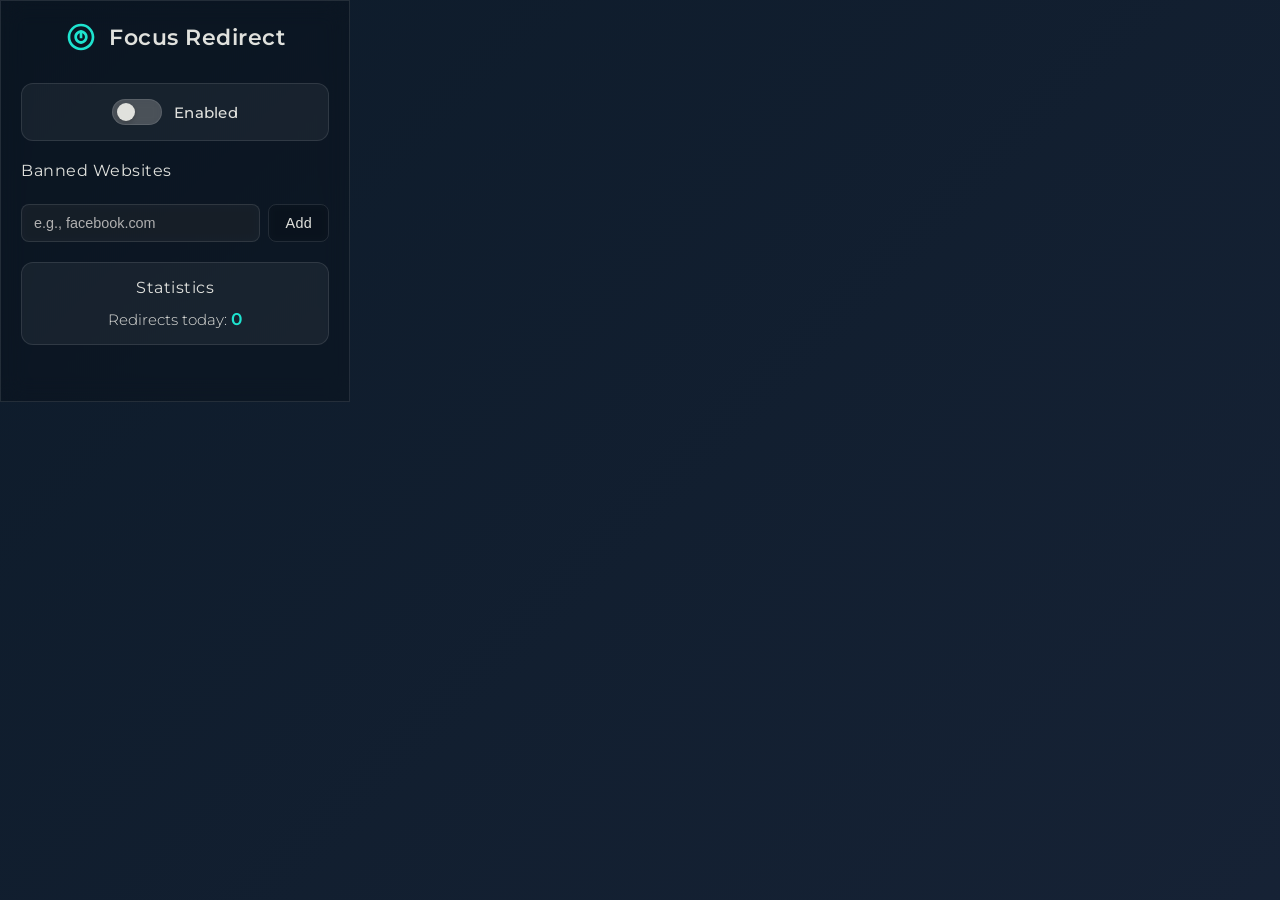
==== focus-redirect/popup/popup.html @ f6513f72 "first init" ====
<!DOCTYPE html>
<html lang="en">
<head>
  <meta charset="UTF-8">
  <meta name="viewport" content="width=device-width, initial-scale=1.0">
  <title>Focus Redirect</title>
  <link rel="preconnect" href="https://fonts.googleapis.com">
  <link rel="preconnect" href="https://fonts.gstatic.com" crossorigin>
  <link href="https://fonts.googleapis.com/css2?family=Lora:ital,wght@0,400;0,600;1,400&family=Montserrat:wght@300;400;600&display=swap" rel="stylesheet">
  <link rel="stylesheet" href="popup.css">
</head>
<body>
  <div class="container">
    <div class="header">
      <svg class="focus-icon" xmlns="http://www.w3.org/2000/svg" viewBox="0 0 24 24" fill="currentColor" width="24" height="24">
        <path d="M12 2C6.48 2 2 6.48 2 12s4.48 10 10 10 10-4.48 10-10S17.52 2 12 2zm0 18c-4.41 0-8-3.59-8-8s3.59-8 8-8 8 3.59 8 8-3.59 8-8 8zm-1-13h2v6h-2zm0 8h2v2h-2z"/>
        <path d="M12 7c-2.76 0-5 2.24-5 5s2.24 5 5 5 5-2.24 5-5-2.24-5-5-5zm0 8c-1.65 0-3-1.35-3-3s1.35-3 3-3 3 1.35 3 3-1.35 3-3 3z"/>
      </svg>
      <h1>Focus Redirect</h1>
    </div>
    
    <div class="toggle-section">
      <div class="toggle-container">
        <label class="switch">
          <input type="checkbox" id="enableToggle">
          <span class="slider round"></span>
        </label>
        <span id="statusText">Enabled</span>
      </div>
    </div>
    
    <div class="section">
      <h2>Banned Websites</h2>
      <div id="sitesList" class="sites-list"></div>
      
      <div class="add-site">
        <input type="text" id="newSite" placeholder="e.g., facebook.com">
        <button id="addSite" class="btn">Add</button>
      </div>
    </div>
    
    <div class="section stats">
      <h2>Statistics</h2>
      <p>Redirects today: <span id="redirectCount">0</span></p>
    </div>
  </div>
  
  <script src="popup.js"></script>
</body>
</html>
---- focus-redirect/popup/popup.css ----
@import url('https://fonts.googleapis.com/css2?family=Lora:ital,wght@0,400;0,600;1,400&family=Montserrat:wght@300;400;600&display=swap');

:root {
  --font-serif: 'Lora', serif;
  --font-sans: 'Montserrat', sans-serif;
  
  --color-bg-start: #0d1b2a;
  --color-bg-mid: #1b263b;
  --color-bg-end: #415a77;

  --color-text: #e0e1dd;
  --color-text-dark: #b0b0b0;

  --color-accent: #1ee3cf;

  --color-glass: rgba(0, 0, 0, 0.2);
  --color-shadow: rgba(0, 0, 0, 0.5);
  --color-border: rgba(255, 255, 255, 0.1);
}

body {
  font-family: var(--font-sans);
  margin: 0;
  padding: 0;
  width: 350px;
  min-height: 400px;
  color: var(--color-text);
  
  background: linear-gradient(135deg, var(--color-bg-start), var(--color-bg-mid), var(--color-bg-end));
  background-size: 400% 400%;
  animation: gradientAnimation 20s ease infinite;
}

@keyframes gradientAnimation {
  0% { background-position: 0% 50%; }
  50% { background-position: 100% 50%; }
  100% { background-position: 0% 50%; }
}

.container {
  background: var(--color-glass);
  backdrop-filter: blur(12px);
  -webkit-backdrop-filter: blur(12px);
  border: 1px solid var(--color-border);
  padding: 20px;
  display: flex;
  flex-direction: column;
  gap: 20px;
  min-height: 360px;
  animation: fadeIn 0.8s ease-in-out;
}

@keyframes fadeIn {
  from { opacity: 0; transform: translateY(10px) scale(0.98); }
  to { opacity: 1; transform: translateY(0) scale(1); }
}

.header {
  display: flex;
  align-items: center;
  justify-content: center;
  gap: 12px;
  margin-bottom: 10px;
}

.focus-icon {
  width: 32px;
  height: 32px;
  color: var(--color-accent);
  animation: float 4s ease-in-out infinite;
}

@keyframes float {
  0% { transform: translateY(0px); }
  50% { transform: translateY(-5px); }
  100% { transform: translateY(0px); }
}

h1 {
  font-family: var(--font-sans);
  font-weight: 600;
  font-size: 1.4em;
  margin: 0;
  letter-spacing: 0.5px;
  color: var(--color-text);
}

h2 {
  font-family: var(--font-sans);
  font-weight: 400;
  font-size: 1em;
  margin: 0 0 12px 0;
  color: var(--color-text);
  letter-spacing: 0.5px;
}

.section {
  animation: slideInUp 0.6s ease-out;
  animation-fill-mode: backwards;
}

.section:nth-child(2) { animation-delay: 0.1s; }
.section:nth-child(3) { animation-delay: 0.2s; }
.section:nth-child(4) { animation-delay: 0.3s; }

@keyframes slideInUp {
  from { opacity: 0; transform: translateY(15px); }
  to { opacity: 1; transform: translateY(0); }
}

.toggle-section {
  text-align: center;
  padding: 15px;
  background: rgba(255, 255, 255, 0.05);
  border-radius: 12px;
  border: 1px solid var(--color-border);
}

.toggle-container {
  display: flex;
  align-items: center;
  justify-content: center;
  gap: 12px;
}

/* Toggle switch styling */
.switch {
  position: relative;
  display: inline-block;
  width: 50px;
  height: 26px;
}

.switch input {
  opacity: 0;
  width: 0;
  height: 0;
}

.slider {
  position: absolute;
  cursor: pointer;
  top: 0;
  left: 0;
  right: 0;
  bottom: 0;
  background: rgba(255, 255, 255, 0.2);
  backdrop-filter: blur(5px);
  border: 1px solid var(--color-border);
  transition: all 0.4s ease;
}

.slider:before {
  position: absolute;
  content: "";
  height: 18px;
  width: 18px;
  left: 4px;
  bottom: 3px;
  background: var(--color-text);
  transition: all 0.4s ease;
  box-shadow: 0 2px 4px rgba(0, 0, 0, 0.2);
}

input:checked + .slider {
  background: var(--color-accent);
  border-color: var(--color-accent);
}

input:checked + .slider:before {
  transform: translateX(24px);
  background: #0d1b2a;
}

.slider.round {
  border-radius: 26px;
}

.slider.round:before {
  border-radius: 50%;
}

#statusText {
  font-weight: 500;
  font-size: 0.95em;
  color: var(--color-text);
  letter-spacing: 0.3px;
}

/* Site list styling */
.sites-list {
  max-height: 120px;
  overflow-y: auto;
  margin-bottom: 12px;
  padding-right: 4px; /* Add space for scrollbar */
}

.sites-list::-webkit-scrollbar {
  width: 6px;
}

.sites-list::-webkit-scrollbar-track {
  background: rgba(255, 255, 255, 0.05);
  border-radius: 3px;
}

.sites-list::-webkit-scrollbar-thumb {
  background: rgba(30, 227, 207, 0.6);
  border-radius: 3px;
  transition: background 0.2s ease;
}

.sites-list::-webkit-scrollbar-thumb:hover {
  background: var(--color-accent);
}

.site-item {
  display: flex;
  justify-content: space-between;
  align-items: center;
  padding: 8px 12px;
  margin-bottom: 4px;
  background: rgba(255, 255, 255, 0.05);
  border-radius: 8px;
  border: 1px solid var(--color-border);
  font-size: 0.9em;
  transition: all 0.2s ease;
  margin-right: 4px; /* Prevent overlap with scrollbar */
}

.site-item:hover {
  background: rgba(255, 255, 255, 0.08);
  border-color: rgba(30, 227, 207, 0.3);
}

.remove-site {
  background: none;
  border: none;
  color: #ff6b6b;
  font-size: 16px;
  cursor: pointer;
  padding: 2px;
  border-radius: 4px;
  transition: all 0.2s ease;
}

.remove-site:hover {
  background: rgba(255, 107, 107, 0.1);
  transform: scale(1.1);
}

.add-site {
  display: flex;
  gap: 8px;
  margin-top: 8px;
}

.add-site input {
  flex-grow: 1;
  padding: 10px 12px;
  border: 1px solid var(--color-border);
  border-radius: 8px;
  background: rgba(255, 255, 255, 0.05);
  backdrop-filter: blur(5px);
  color: var(--color-text);
  font-size: 0.9em;
  transition: all 0.3s ease;
}

.add-site input::placeholder {
  color: var(--color-text-dark);
}

.add-site input:focus {
  outline: none;
  border-color: var(--color-accent);
  background: rgba(255, 255, 255, 0.08);
  box-shadow: 0 0 0 2px rgba(30, 227, 207, 0.2);
}

.btn {
  background: transparent;
  color: var(--color-text);
  border: 1px solid var(--color-border);
  padding: 10px 16px;
  border-radius: 8px;
  font-size: 0.9em;
  font-weight: 500;
  cursor: pointer;
  transition: all 0.3s ease;
  backdrop-filter: blur(5px);
  letter-spacing: 0.3px;
}

.btn:hover {
  background: var(--color-accent);
  border-color: var(--color-accent);
  color: #0d1b2a;
  transform: translateY(-2px);
  box-shadow: 0 4px 12px rgba(30, 227, 207, 0.25);
}

.empty-list {
  color: var(--color-text-dark);
  font-style: italic;
  text-align: center;
  padding: 20px;
  font-size: 0.9em;
}

.stats {
  padding: 15px;
  background: rgba(255, 255, 255, 0.05);
  border-radius: 12px;
  border: 1px solid var(--color-border);
  text-align: center;
}

.stats p {
  margin: 0;
  font-size: 0.95em;
  font-weight: 300;
}

.stats span {
  color: var(--color-accent);
  font-weight: 600;
  font-size: 1.1em;
}
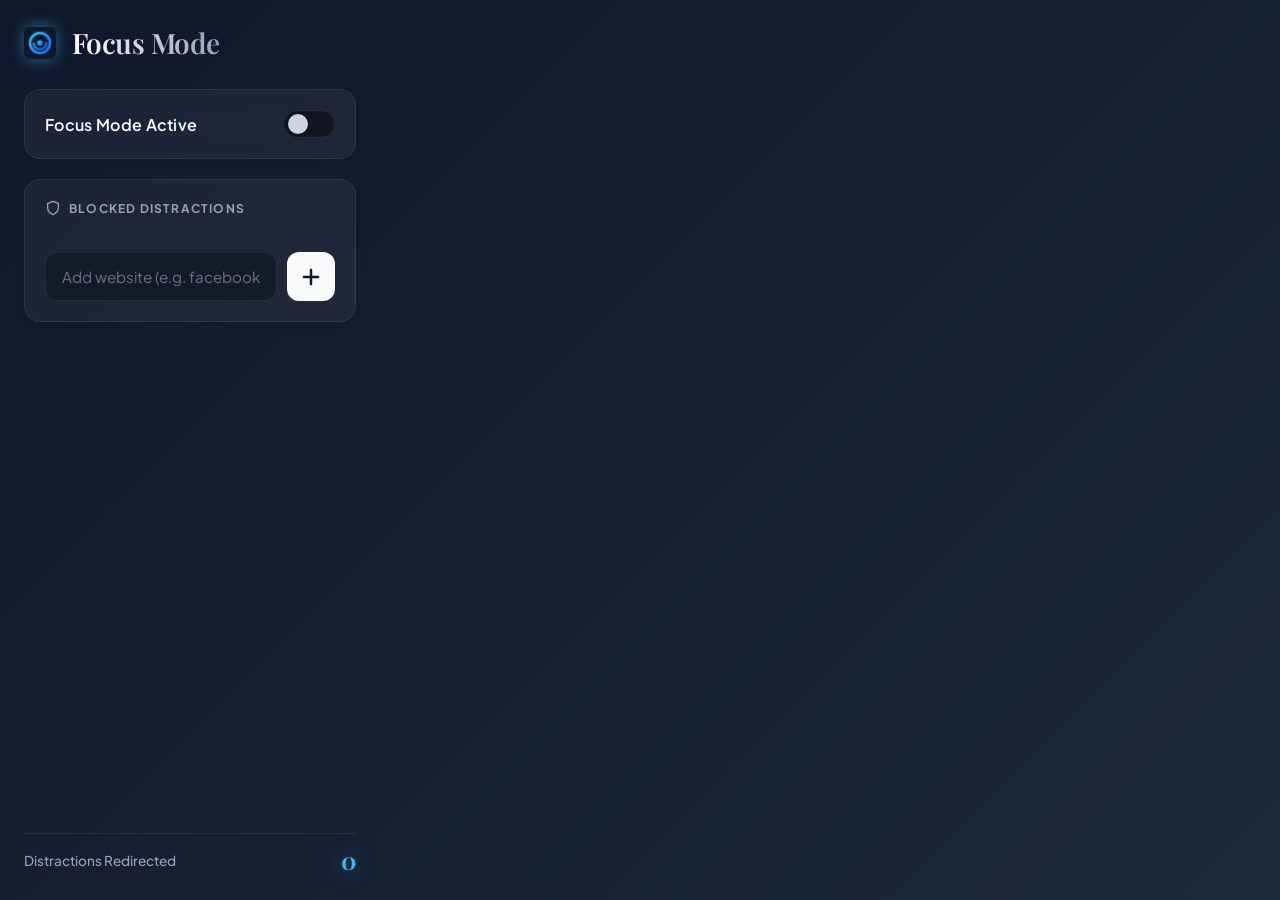
==== commit b21a5c49: "major update" ====
--- a/focus-redirect/popup/popup.html
+++ b/focus-redirect/popup/popup.html
@@ -1,50 +1,66 @@
 <!DOCTYPE html>
 <html lang="en">
+
 <head>
   <meta charset="UTF-8">
   <meta name="viewport" content="width=device-width, initial-scale=1.0">
   <title>Focus Redirect</title>
   <link rel="preconnect" href="https://fonts.googleapis.com">
   <link rel="preconnect" href="https://fonts.gstatic.com" crossorigin>
-  <link href="https://fonts.googleapis.com/css2?family=Lora:ital,wght@0,400;0,600;1,400&family=Montserrat:wght@300;400;600&display=swap" rel="stylesheet">
+  <link
+    href="https://fonts.googleapis.com/css2?family=Plus+Jakarta+Sans:wght@300;400;500;600;700&family=Playfair+Display:ital,wght@0,600;1,600&display=swap"
+    rel="stylesheet">
   <link rel="stylesheet" href="popup.css">
 </head>
+
 <body>
   <div class="container">
     <div class="header">
-      <svg class="focus-icon" xmlns="http://www.w3.org/2000/svg" viewBox="0 0 24 24" fill="currentColor" width="24" height="24">
-        <path d="M12 2C6.48 2 2 6.48 2 12s4.48 10 10 10 10-4.48 10-10S17.52 2 12 2zm0 18c-4.41 0-8-3.59-8-8s3.59-8 8-8 8 3.59 8 8-3.59 8-8 8zm-1-13h2v6h-2zm0 8h2v2h-2z"/>
-        <path d="M12 7c-2.76 0-5 2.24-5 5s2.24 5 5 5 5-2.24 5-5-2.24-5-5-5zm0 8c-1.65 0-3-1.35-3-3s1.35-3 3-3 3 1.35 3 3-1.35 3-3 3z"/>
-      </svg>
-      <h1>Focus Redirect</h1>
+      <img src="../icons/icon.svg" class="focus-icon" alt="Focus Icon">
+      <h1>Focus Mode</h1>
     </div>
-    
-    <div class="toggle-section">
-      <div class="toggle-container">
+
+    <div class="card toggle-section">
+      <div class="toggle-row">
+        <span id="statusText">Focus Mode Active</span>
         <label class="switch">
           <input type="checkbox" id="enableToggle">
-          <span class="slider round"></span>
+          <span class="slider"></span>
         </label>
-        <span id="statusText">Enabled</span>
       </div>
     </div>
-    
-    <div class="section">
-      <h2>Banned Websites</h2>
-      <div id="sitesList" class="sites-list"></div>
-      
-      <div class="add-site">
-        <input type="text" id="newSite" placeholder="e.g., facebook.com">
-        <button id="addSite" class="btn">Add</button>
+
+    <div class="card">
+      <h2>
+        <svg xmlns="http://www.w3.org/2000/svg" width="16" height="16" viewBox="0 0 24 24" fill="none"
+          stroke="currentColor" stroke-width="2" stroke-linecap="round" stroke-linejoin="round">
+          <path d="M12 22s8-4 8-10V5l-8-3-8 3v7c0 6 8 10 8 10z"></path>
+        </svg>
+        Blocked Distractions
+      </h2>
+      <div id="sitesList" class="sites-list">
+        <!-- Sites will be populated here -->
+      </div>
+
+      <div class="add-site-container">
+        <input type="text" id="newSite" placeholder="Add website (e.g. facebook.com)">
+        <button id="addSite" class="btn-add">
+          <svg xmlns="http://www.w3.org/2000/svg" viewBox="0 0 24 24" fill="none" stroke="currentColor"
+            stroke-linecap="round" stroke-linejoin="round">
+            <line x1="12" y1="5" x2="12" y2="19"></line>
+            <line x1="5" y1="12" x2="19" y2="12"></line>
+          </svg>
+        </button>
       </div>
     </div>
-    
-    <div class="section stats">
-      <h2>Statistics</h2>
-      <p>Redirects today: <span id="redirectCount">0</span></p>
+
+    <div class="footer">
+      <span class="stat-label">Distractions Redirected</span>
+      <span id="redirectCount" class="stat-value">0</span>
     </div>
   </div>
-  
+
   <script src="popup.js"></script>
 </body>
-</html>
+
+</html>
--- a/focus-redirect/popup/popup.css
+++ b/focus-redirect/popup/popup.css
@@ -1,134 +1,130 @@
-@import url('https://fonts.googleapis.com/css2?family=Lora:ital,wght@0,400;0,600;1,400&family=Montserrat:wght@300;400;600&display=swap');
+@import url('https://fonts.googleapis.com/css2?family=Plus+Jakarta+Sans:wght@300;400;500;600;700&family=Playfair+Display:ital,wght@0,600;1,600&display=swap');
 
 :root {
-  --font-serif: 'Lora', serif;
-  --font-sans: 'Montserrat', sans-serif;
+  --font-serif: 'Playfair Display', serif;
+  --font-sans: 'Plus Jakarta Sans', sans-serif;
   
-  --color-bg-start: #0d1b2a;
-  --color-bg-mid: #1b263b;
-  --color-bg-end: #415a77;
-
-  --color-text: #e0e1dd;
-  --color-text-dark: #b0b0b0;
-
-  --color-accent: #1ee3cf;
-
-  --color-glass: rgba(0, 0, 0, 0.2);
-  --color-shadow: rgba(0, 0, 0, 0.5);
-  --color-border: rgba(255, 255, 255, 0.1);
+  --color-bg-start: #0f172a;
+  --color-bg-mid: #1e293b;
+  --color-bg-end: #334155;
+
+  --color-text: #f8fafc;
+  --color-text-secondary: #94a3b8;
+  --color-text-muted: #64748b;
+
+  --color-primary: #38bdf8;
+  --color-primary-glow: rgba(56, 189, 248, 0.5);
+  --color-danger: #ef4444;
+
+  --glass-bg: rgba(15, 23, 42, 0.6);
+  --glass-border: rgba(255, 255, 255, 0.08);
+  --glass-highlight: rgba(255, 255, 255, 0.05);
+  
+  --shadow-sm: 0 4px 6px -1px rgba(0, 0, 0, 0.1), 0 2px 4px -1px rgba(0, 0, 0, 0.06);
+  --shadow-md: 0 10px 15px -3px rgba(0, 0, 0, 0.1), 0 4px 6px -2px rgba(0, 0, 0, 0.05);
 }
 
 body {
   font-family: var(--font-sans);
   margin: 0;
   padding: 0;
-  width: 350px;
-  min-height: 400px;
-  color: var(--color-text);
-  
+  width: 380px;
+  min-height: 500px;
+  color: var(--color-text);
   background: linear-gradient(135deg, var(--color-bg-start), var(--color-bg-mid), var(--color-bg-end));
-  background-size: 400% 400%;
-  animation: gradientAnimation 20s ease infinite;
-}
-
-@keyframes gradientAnimation {
+  background-size: 200% 200%;
+  animation: gradientFlow 15s ease infinite;
+}
+
+@keyframes gradientFlow {
   0% { background-position: 0% 50%; }
   50% { background-position: 100% 50%; }
   100% { background-position: 0% 50%; }
 }
 
 .container {
-  background: var(--color-glass);
-  backdrop-filter: blur(12px);
-  -webkit-backdrop-filter: blur(12px);
-  border: 1px solid var(--color-border);
-  padding: 20px;
+  padding: 24px;
   display: flex;
   flex-direction: column;
   gap: 20px;
-  min-height: 360px;
-  animation: fadeIn 0.8s ease-in-out;
-}
-
-@keyframes fadeIn {
-  from { opacity: 0; transform: translateY(10px) scale(0.98); }
-  to { opacity: 1; transform: translateY(0) scale(1); }
-}
-
+  min-height: 100vh;
+  box-sizing: border-box;
+}
+
+/* Header */
 .header {
   display: flex;
   align-items: center;
-  justify-content: center;
-  gap: 12px;
-  margin-bottom: 10px;
+  gap: 16px;
+  padding-bottom: 8px;
 }
 
 .focus-icon {
   width: 32px;
   height: 32px;
-  color: var(--color-accent);
-  animation: float 4s ease-in-out infinite;
-}
-
-@keyframes float {
-  0% { transform: translateY(0px); }
-  50% { transform: translateY(-5px); }
-  100% { transform: translateY(0px); }
+  color: var(--color-primary);
+  filter: drop-shadow(0 0 8px var(--color-primary-glow));
+  animation: pulseIcon 3s ease-in-out infinite;
+}
+
+@keyframes pulseIcon {
+  0%, 100% { transform: scale(1); opacity: 1; }
+  50% { transform: scale(1.1); opacity: 0.8; }
 }
 
 h1 {
-  font-family: var(--font-sans);
+  font-family: var(--font-serif);
   font-weight: 600;
-  font-size: 1.4em;
+  font-size: 1.75rem;
   margin: 0;
-  letter-spacing: 0.5px;
-  color: var(--color-text);
+  color: var(--color-text);
+  letter-spacing: -0.02em;
+  background: linear-gradient(to right, #fff, #94a3b8);
+  -webkit-background-clip: text;
+  -webkit-text-fill-color: transparent;
+}
+
+/* Common Section Styles */
+.card {
+  background: var(--glass-highlight);
+  border: 1px solid var(--glass-border);
+  border-radius: 16px;
+  padding: 20px;
+  box-shadow: var(--shadow-sm);
+  backdrop-filter: blur(10px);
+  transition: transform 0.2s ease, box-shadow 0.2s ease, border-color 0.2s ease;
+}
+
+.card:hover {
+  box-shadow: var(--shadow-md);
+  border-color: rgba(255, 255, 255, 0.12);
+  background: rgba(255, 255, 255, 0.08);
 }
 
 h2 {
-  font-family: var(--font-sans);
-  font-weight: 400;
-  font-size: 1em;
-  margin: 0 0 12px 0;
-  color: var(--color-text);
-  letter-spacing: 0.5px;
-}
-
-.section {
-  animation: slideInUp 0.6s ease-out;
-  animation-fill-mode: backwards;
-}
-
-.section:nth-child(2) { animation-delay: 0.1s; }
-.section:nth-child(3) { animation-delay: 0.2s; }
-.section:nth-child(4) { animation-delay: 0.3s; }
-
-@keyframes slideInUp {
-  from { opacity: 0; transform: translateY(15px); }
-  to { opacity: 1; transform: translateY(0); }
-}
-
-.toggle-section {
-  text-align: center;
-  padding: 15px;
-  background: rgba(255, 255, 255, 0.05);
-  border-radius: 12px;
-  border: 1px solid var(--color-border);
-}
-
-.toggle-container {
-  display: flex;
-  align-items: center;
-  justify-content: center;
-  gap: 12px;
-}
-
-/* Toggle switch styling */
+  font-size: 0.75rem;
+  text-transform: uppercase;
+  letter-spacing: 0.1em;
+  color: var(--color-text-secondary);
+  margin: 0 0 16px 0;
+  font-weight: 700;
+  display: flex;
+  align-items: center;
+  gap: 8px;
+}
+
+/* Toggle Switch */
+.toggle-row {
+  display: flex;
+  align-items: center;
+  justify-content: space-between;
+}
+
 .switch {
   position: relative;
   display: inline-block;
-  width: 50px;
-  height: 26px;
+  width: 52px;
+  height: 28px;
 }
 
 .switch input {
@@ -144,186 +140,212 @@
   left: 0;
   right: 0;
   bottom: 0;
-  background: rgba(255, 255, 255, 0.2);
-  backdrop-filter: blur(5px);
-  border: 1px solid var(--color-border);
-  transition: all 0.4s ease;
+  background-color: rgba(0, 0, 0, 0.4);
+  transition: .3s cubic-bezier(0.4, 0, 0.2, 1);
+  border-radius: 34px;
+  border: 1px solid var(--glass-border);
 }
 
 .slider:before {
   position: absolute;
   content: "";
-  height: 18px;
-  width: 18px;
+  height: 20px;
+  width: 20px;
   left: 4px;
   bottom: 3px;
-  background: var(--color-text);
-  transition: all 0.4s ease;
-  box-shadow: 0 2px 4px rgba(0, 0, 0, 0.2);
+  background-color: #cbd5e1;
+  transition: .3s cubic-bezier(0.4, 0, 0.2, 1);
+  border-radius: 50%;
+  box-shadow: 0 2px 4px rgba(0,0,0,0.2);
 }
 
 input:checked + .slider {
-  background: var(--color-accent);
-  border-color: var(--color-accent);
+  background-color: rgba(56, 189, 248, 0.2);
+  border-color: var(--color-primary);
+  box-shadow: 0 0 15px var(--color-primary-glow);
 }
 
 input:checked + .slider:before {
   transform: translateX(24px);
-  background: #0d1b2a;
-}
-
-.slider.round {
-  border-radius: 26px;
-}
-
-.slider.round:before {
-  border-radius: 50%;
+  background-color: var(--color-primary);
+  box-shadow: 0 0 10px var(--color-primary-glow);
 }
 
 #statusText {
+  font-size: 1rem;
+  font-weight: 600;
+  color: var(--color-text);
+  letter-spacing: 0.02em;
+}
+
+/* Banned Sites List */
+.sites-list {
+  max-height: 200px;
+  overflow-y: auto;
+  margin: 0 -8px;
+  padding: 0 8px;
+  display: flex;
+  flex-direction: column;
+  gap: 8px;
+}
+
+.sites-list::-webkit-scrollbar {
+  width: 4px;
+}
+
+.sites-list::-webkit-scrollbar-track {
+  background: transparent;
+}
+
+.sites-list::-webkit-scrollbar-thumb {
+  background: var(--glass-border);
+  border-radius: 4px;
+}
+
+.sites-list::-webkit-scrollbar-thumb:hover {
+  background: var(--color-text-secondary);
+}
+
+.site-item {
+  display: flex;
+  justify-content: space-between;
+  align-items: center;
+  padding: 12px 14px;
+  background: rgba(0, 0, 0, 0.2);
+  border-radius: 12px;
+  border: 1px solid transparent;
+  transition: all 0.2s ease;
+}
+
+.site-item:hover {
+  background: rgba(255, 255, 255, 0.05);
+  border-color: var(--glass-border);
+  transform: translateX(4px);
+}
+
+.site-item span {
+  font-size: 0.95rem;
+  color: var(--color-text);
   font-weight: 500;
-  font-size: 0.95em;
-  color: var(--color-text);
-  letter-spacing: 0.3px;
-}
-
-/* Site list styling */
-.sites-list {
-  max-height: 120px;
-  overflow-y: auto;
-  margin-bottom: 12px;
-  padding-right: 4px; /* Add space for scrollbar */
-}
-
-.sites-list::-webkit-scrollbar {
-  width: 6px;
-}
-
-.sites-list::-webkit-scrollbar-track {
-  background: rgba(255, 255, 255, 0.05);
-  border-radius: 3px;
-}
-
-.sites-list::-webkit-scrollbar-thumb {
-  background: rgba(30, 227, 207, 0.6);
-  border-radius: 3px;
-  transition: background 0.2s ease;
-}
-
-.sites-list::-webkit-scrollbar-thumb:hover {
-  background: var(--color-accent);
-}
-
-.site-item {
+}
+
+.remove-site {
+  background: transparent;
+  border: none;
+  color: var(--color-text-muted);
+  cursor: pointer;
+  padding: 6px;
+  border-radius: 8px;
+  opacity: 0.6;
+  transition: all 0.2s ease;
+  display: flex;
+  align-items: center;
+  justify-content: center;
+}
+
+.remove-site:hover {
+  opacity: 1;
+  color: var(--color-danger);
+  background: rgba(239, 68, 68, 0.15);
+  transform: rotate(90deg);
+}
+
+.remove-site svg {
+  width: 16px;
+  height: 16px;
+  stroke-width: 2.5;
+}
+
+.empty-list {
+  text-align: center;
+  font-size: 0.9rem;
+  color: var(--color-text-muted);
+  font-style: italic;
+  padding: 20px 0;
+  opacity: 0.7;
+}
+
+/* Input Area */
+.add-site-container {
+  display: flex;
+  gap: 10px;
+  margin-top: 20px;
+  position: relative;
+}
+
+.add-site-container input {
+  flex: 1;
+  background: rgba(0, 0, 0, 0.3);
+  border: 1px solid var(--glass-border);
+  border-radius: 12px;
+  padding: 14px 16px;
+  color: var(--color-text);
+  font-family: var(--font-sans);
+  font-size: 0.95rem;
+  transition: all 0.2s ease;
+}
+
+.add-site-container input:focus {
+  outline: none;
+  border-color: var(--color-primary);
+  background: rgba(0, 0, 0, 0.4);
+  box-shadow: 0 0 0 4px rgba(56, 189, 248, 0.1);
+}
+
+.add-site-container input::placeholder {
+  color: var(--color-text-muted);
+}
+
+.btn-add {
+  background: var(--color-text);
+  color: var(--color-bg-start);
+  border: none;
+  width: 48px;
+  border-radius: 12px;
+  cursor: pointer;
+  transition: all 0.2s ease;
+  display: flex;
+  align-items: center;
+  justify-content: center;
+}
+
+.btn-add:hover {
+  transform: translateY(-2px);
+  background: var(--color-primary);
+  box-shadow: 0 4px 12px rgba(56, 189, 248, 0.3);
+}
+
+.btn-add:active {
+  transform: translateY(0);
+}
+
+.btn-add svg {
+  width: 24px;
+  height: 24px;
+  stroke: currentColor;
+  stroke-width: 2.5;
+}
+
+/* Footer Stats */
+.footer {
+  margin-top: auto;
+  padding-top: 10px;
+  border-top: 1px solid var(--glass-border);
   display: flex;
   justify-content: space-between;
   align-items: center;
-  padding: 8px 12px;
-  margin-bottom: 4px;
-  background: rgba(255, 255, 255, 0.05);
-  border-radius: 8px;
-  border: 1px solid var(--color-border);
-  font-size: 0.9em;
-  transition: all 0.2s ease;
-  margin-right: 4px; /* Prevent overlap with scrollbar */
-}
-
-.site-item:hover {
-  background: rgba(255, 255, 255, 0.08);
-  border-color: rgba(30, 227, 207, 0.3);
-}
-
-.remove-site {
-  background: none;
-  border: none;
-  color: #ff6b6b;
-  font-size: 16px;
-  cursor: pointer;
-  padding: 2px;
-  border-radius: 4px;
-  transition: all 0.2s ease;
-}
-
-.remove-site:hover {
-  background: rgba(255, 107, 107, 0.1);
-  transform: scale(1.1);
-}
-
-.add-site {
-  display: flex;
-  gap: 8px;
-  margin-top: 8px;
-}
-
-.add-site input {
-  flex-grow: 1;
-  padding: 10px 12px;
-  border: 1px solid var(--color-border);
-  border-radius: 8px;
-  background: rgba(255, 255, 255, 0.05);
-  backdrop-filter: blur(5px);
-  color: var(--color-text);
-  font-size: 0.9em;
-  transition: all 0.3s ease;
-}
-
-.add-site input::placeholder {
-  color: var(--color-text-dark);
-}
-
-.add-site input:focus {
-  outline: none;
-  border-color: var(--color-accent);
-  background: rgba(255, 255, 255, 0.08);
-  box-shadow: 0 0 0 2px rgba(30, 227, 207, 0.2);
-}
-
-.btn {
-  background: transparent;
-  color: var(--color-text);
-  border: 1px solid var(--color-border);
-  padding: 10px 16px;
-  border-radius: 8px;
-  font-size: 0.9em;
+}
+
+.stat-label {
+  font-size: 0.85rem;
+  color: var(--color-text-secondary);
   font-weight: 500;
-  cursor: pointer;
-  transition: all 0.3s ease;
-  backdrop-filter: blur(5px);
-  letter-spacing: 0.3px;
-}
-
-.btn:hover {
-  background: var(--color-accent);
-  border-color: var(--color-accent);
-  color: #0d1b2a;
-  transform: translateY(-2px);
-  box-shadow: 0 4px 12px rgba(30, 227, 207, 0.25);
-}
-
-.empty-list {
-  color: var(--color-text-dark);
-  font-style: italic;
-  text-align: center;
-  padding: 20px;
-  font-size: 0.9em;
-}
-
-.stats {
-  padding: 15px;
-  background: rgba(255, 255, 255, 0.05);
-  border-radius: 12px;
-  border: 1px solid var(--color-border);
-  text-align: center;
-}
-
-.stats p {
-  margin: 0;
-  font-size: 0.95em;
-  font-weight: 300;
-}
-
-.stats span {
-  color: var(--color-accent);
-  font-weight: 600;
-  font-size: 1.1em;
-}
+}
+
+.stat-value {
+  font-family: var(--font-serif);
+  font-size: 1.5rem;
+  font-weight: 700;
+  color: var(--color-primary);
+  text-shadow: 0 0 20px var(--color-primary-glow);
+}
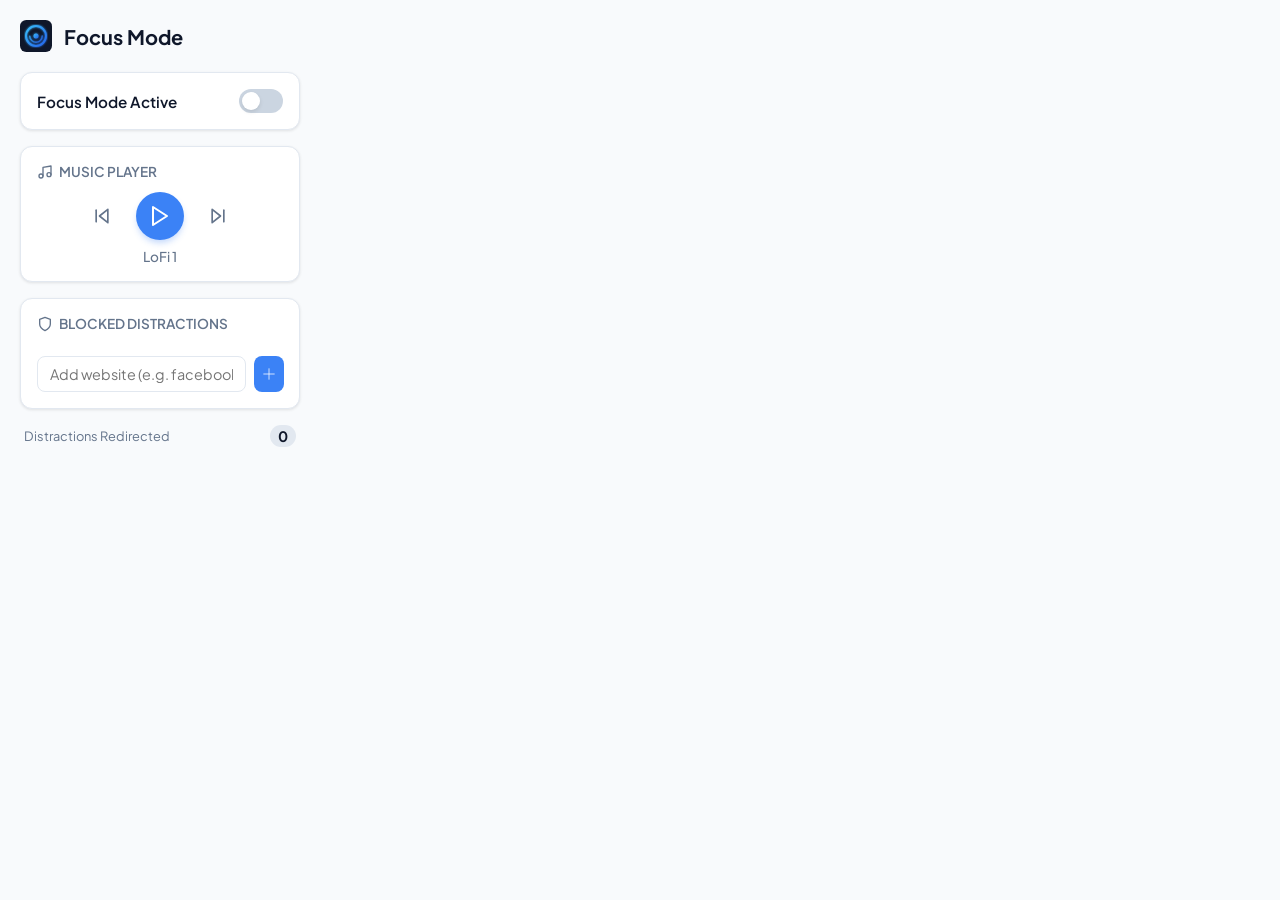
==== commit 2397e099: "update" ====
--- a/focus-redirect/popup/popup.html
+++ b/focus-redirect/popup/popup.html
@@ -28,6 +28,47 @@
           <span class="slider"></span>
         </label>
       </div>
+    </div>
+
+    <div class="card music-section">
+      <h2>
+        <svg xmlns="http://www.w3.org/2000/svg" width="16" height="16" viewBox="0 0 24 24" fill="none"
+          stroke="currentColor" stroke-width="2" stroke-linecap="round" stroke-linejoin="round">
+          <path d="M9 18V5l12-2v13"></path>
+          <circle cx="6" cy="18" r="3"></circle>
+          <circle cx="18" cy="16" r="3"></circle>
+        </svg>
+        Music Player
+      </h2>
+      <div class="music-controls">
+        <button id="prevTrack" class="icon-btn" title="Previous Track">
+          <svg xmlns="http://www.w3.org/2000/svg" width="20" height="20" viewBox="0 0 24 24" fill="none"
+            stroke="currentColor" stroke-width="2" stroke-linecap="round" stroke-linejoin="round">
+            <polygon points="19 20 9 12 19 4 19 20"></polygon>
+            <line x1="5" y1="19" x2="5" y2="5"></line>
+          </svg>
+        </button>
+        <button id="toggleMusic" class="play-btn" title="Play/Pause">
+          <svg id="playIcon" xmlns="http://www.w3.org/2000/svg" width="24" height="24" viewBox="0 0 24 24" fill="none"
+            stroke="currentColor" stroke-width="2" stroke-linecap="round" stroke-linejoin="round">
+            <polygon points="5 3 19 12 5 21 5 3"></polygon>
+          </svg>
+          <svg id="pauseIcon" class="hidden" xmlns="http://www.w3.org/2000/svg" width="24" height="24"
+            viewBox="0 0 24 24" fill="none" stroke="currentColor" stroke-width="2" stroke-linecap="round"
+            stroke-linejoin="round">
+            <rect x="6" y="4" width="4" height="16"></rect>
+            <rect x="14" y="4" width="4" height="16"></rect>
+          </svg>
+        </button>
+        <button id="nextTrack" class="icon-btn" title="Next Track">
+          <svg xmlns="http://www.w3.org/2000/svg" width="20" height="20" viewBox="0 0 24 24" fill="none"
+            stroke="currentColor" stroke-width="2" stroke-linecap="round" stroke-linejoin="round">
+            <polygon points="5 4 15 12 5 20 5 4"></polygon>
+            <line x1="19" y1="5" x2="19" y2="19"></line>
+          </svg>
+        </button>
+      </div>
+      <div id="currentTrack" class="track-info">LoFi 1</div>
     </div>
 
     <div class="card">
--- a/focus-redirect/popup/popup.css
+++ b/focus-redirect/popup/popup.css
@@ -1,130 +1,88 @@
-@import url('https://fonts.googleapis.com/css2?family=Plus+Jakarta+Sans:wght@300;400;500;600;700&family=Playfair+Display:ital,wght@0,600;1,600&display=swap');
-
+/* popup.css */
 :root {
-  --font-serif: 'Playfair Display', serif;
-  --font-sans: 'Plus Jakarta Sans', sans-serif;
-  
-  --color-bg-start: #0f172a;
-  --color-bg-mid: #1e293b;
-  --color-bg-end: #334155;
-
-  --color-text: #f8fafc;
-  --color-text-secondary: #94a3b8;
+  --color-bg: #f8fafc;
+  --color-text: #0f172a;
   --color-text-muted: #64748b;
-
-  --color-primary: #38bdf8;
-  --color-primary-glow: rgba(56, 189, 248, 0.5);
+  --color-primary: #3b82f6;
+  --color-primary-hover: #2563eb;
   --color-danger: #ef4444;
-
-  --glass-bg: rgba(15, 23, 42, 0.6);
-  --glass-border: rgba(255, 255, 255, 0.08);
-  --glass-highlight: rgba(255, 255, 255, 0.05);
-  
-  --shadow-sm: 0 4px 6px -1px rgba(0, 0, 0, 0.1), 0 2px 4px -1px rgba(0, 0, 0, 0.06);
-  --shadow-md: 0 10px 15px -3px rgba(0, 0, 0, 0.1), 0 4px 6px -2px rgba(0, 0, 0, 0.05);
+  --color-card: #ffffff;
+  --shadow-sm: 0 1px 3px rgba(0, 0, 0, 0.1);
+  --shadow-md: 0 4px 6px -1px rgba(0, 0, 0, 0.1);
+  --radius: 12px;
 }
 
 body {
-  font-family: var(--font-sans);
+  width: 320px;
+  background-color: var(--color-bg);
+  font-family: 'Plus Jakarta Sans', sans-serif;
+  color: var(--color-text);
   margin: 0;
   padding: 0;
-  width: 380px;
-  min-height: 500px;
-  color: var(--color-text);
-  background: linear-gradient(135deg, var(--color-bg-start), var(--color-bg-mid), var(--color-bg-end));
-  background-size: 200% 200%;
-  animation: gradientFlow 15s ease infinite;
-}
-
-@keyframes gradientFlow {
-  0% { background-position: 0% 50%; }
-  50% { background-position: 100% 50%; }
-  100% { background-position: 0% 50%; }
 }
 
 .container {
-  padding: 24px;
+  padding: 20px;
   display: flex;
   flex-direction: column;
-  gap: 20px;
-  min-height: 100vh;
-  box-sizing: border-box;
-}
-
-/* Header */
+  gap: 16px;
+}
+
 .header {
   display: flex;
   align-items: center;
-  gap: 16px;
-  padding-bottom: 8px;
+  gap: 12px;
+  margin-bottom: 4px;
 }
 
 .focus-icon {
   width: 32px;
   height: 32px;
-  color: var(--color-primary);
-  filter: drop-shadow(0 0 8px var(--color-primary-glow));
-  animation: pulseIcon 3s ease-in-out infinite;
-}
-
-@keyframes pulseIcon {
-  0%, 100% { transform: scale(1); opacity: 1; }
-  50% { transform: scale(1.1); opacity: 0.8; }
 }
 
 h1 {
-  font-family: var(--font-serif);
+  font-size: 1.25rem;
+  font-weight: 700;
+  margin: 0;
+}
+
+h2 {
+  font-size: 0.85rem;
   font-weight: 600;
-  font-size: 1.75rem;
-  margin: 0;
-  color: var(--color-text);
-  letter-spacing: -0.02em;
-  background: linear-gradient(to right, #fff, #94a3b8);
-  -webkit-background-clip: text;
-  -webkit-text-fill-color: transparent;
-}
-
-/* Common Section Styles */
+  text-transform: uppercase;
+  color: var(--color-text-muted);
+  margin: 0 0 12px 0;
+  display: flex;
+  align-items: center;
+  gap: 6px;
+}
+
 .card {
-  background: var(--glass-highlight);
-  border: 1px solid var(--glass-border);
-  border-radius: 16px;
-  padding: 20px;
+  background: var(--color-card);
+  border-radius: var(--radius);
+  padding: 16px;
   box-shadow: var(--shadow-sm);
-  backdrop-filter: blur(10px);
-  transition: transform 0.2s ease, box-shadow 0.2s ease, border-color 0.2s ease;
-}
-
-.card:hover {
-  box-shadow: var(--shadow-md);
-  border-color: rgba(255, 255, 255, 0.12);
-  background: rgba(255, 255, 255, 0.08);
-}
-
-h2 {
-  font-size: 0.75rem;
-  text-transform: uppercase;
-  letter-spacing: 0.1em;
-  color: var(--color-text-secondary);
-  margin: 0 0 16px 0;
-  font-weight: 700;
-  display: flex;
-  align-items: center;
-  gap: 8px;
+  border: 1px solid #e2e8f0;
+}
+
+/* Toggle Section */
+.toggle-row {
+  display: flex;
+  justify-content: space-between;
+  align-items: center;
+}
+
+#statusText {
+  font-weight: 600;
+  font-size: 0.95rem;
 }
 
 /* Toggle Switch */
-.toggle-row {
-  display: flex;
-  align-items: center;
-  justify-content: space-between;
-}
-
 .switch {
   position: relative;
   display: inline-block;
-  width: 52px;
-  height: 28px;
+  width: 44px;
+  height: 24px;
 }
 
 .switch input {
@@ -140,212 +98,201 @@
   left: 0;
   right: 0;
   bottom: 0;
-  background-color: rgba(0, 0, 0, 0.4);
-  transition: .3s cubic-bezier(0.4, 0, 0.2, 1);
-  border-radius: 34px;
-  border: 1px solid var(--glass-border);
+  background-color: #cbd5e1;
+  transition: .3s;
+  border-radius: 24px;
 }
 
 .slider:before {
   position: absolute;
   content: "";
-  height: 20px;
-  width: 20px;
-  left: 4px;
+  height: 18px;
+  width: 18px;
+  left: 3px;
   bottom: 3px;
-  background-color: #cbd5e1;
-  transition: .3s cubic-bezier(0.4, 0, 0.2, 1);
+  background-color: white;
+  transition: .3s;
   border-radius: 50%;
-  box-shadow: 0 2px 4px rgba(0,0,0,0.2);
-}
-
-input:checked + .slider {
-  background-color: rgba(56, 189, 248, 0.2);
-  border-color: var(--color-primary);
-  box-shadow: 0 0 15px var(--color-primary-glow);
-}
-
-input:checked + .slider:before {
-  transform: translateX(24px);
+  box-shadow: 0 2px 4px rgba(0, 0, 0, 0.1);
+}
+
+input:checked+.slider {
   background-color: var(--color-primary);
-  box-shadow: 0 0 10px var(--color-primary-glow);
-}
-
-#statusText {
-  font-size: 1rem;
-  font-weight: 600;
-  color: var(--color-text);
-  letter-spacing: 0.02em;
-}
-
-/* Banned Sites List */
+}
+
+input:checked+.slider:before {
+  transform: translateX(20px);
+}
+
+/* Music Player Controls */
+.music-controls {
+  display: flex;
+  align-items: center;
+  justify-content: center;
+  gap: 16px;
+  margin-bottom: 8px;
+}
+
+.icon-btn {
+  background: none;
+  border: none;
+  color: var(--color-text-muted);
+  cursor: pointer;
+  padding: 8px;
+  border-radius: 50%;
+  transition: all 0.2s;
+  display: flex;
+  align-items: center;
+  justify-content: center;
+}
+
+.icon-btn:hover {
+  background: #f1f5f9;
+  color: var(--color-primary);
+}
+
+.play-btn {
+  width: 48px;
+  height: 48px;
+  border-radius: 50%;
+  background: var(--color-primary);
+  color: white;
+  border: none;
+  cursor: pointer;
+  display: flex;
+  align-items: center;
+  justify-content: center;
+  box-shadow: 0 4px 6px -1px rgba(59, 130, 246, 0.3);
+  transition: all 0.2s;
+}
+
+.play-btn:hover {
+  background: var(--color-primary-hover);
+  transform: scale(1.05);
+}
+
+.track-info {
+  text-align: center;
+  font-size: 0.85rem;
+  color: var(--color-text-muted);
+  font-weight: 500;
+}
+
+.hidden {
+  display: none !important;
+}
+
+/* Sites List */
 .sites-list {
-  max-height: 200px;
-  overflow-y: auto;
-  margin: 0 -8px;
-  padding: 0 8px;
   display: flex;
   flex-direction: column;
   gap: 8px;
-}
-
-.sites-list::-webkit-scrollbar {
-  width: 4px;
-}
-
-.sites-list::-webkit-scrollbar-track {
-  background: transparent;
-}
-
-.sites-list::-webkit-scrollbar-thumb {
-  background: var(--glass-border);
-  border-radius: 4px;
-}
-
-.sites-list::-webkit-scrollbar-thumb:hover {
-  background: var(--color-text-secondary);
+  max-height: 150px;
+  overflow-y: auto;
+  margin-bottom: 12px;
 }
 
 .site-item {
   display: flex;
   justify-content: space-between;
   align-items: center;
-  padding: 12px 14px;
-  background: rgba(0, 0, 0, 0.2);
-  border-radius: 12px;
-  border: 1px solid transparent;
-  transition: all 0.2s ease;
-}
-
-.site-item:hover {
-  background: rgba(255, 255, 255, 0.05);
-  border-color: var(--glass-border);
-  transform: translateX(4px);
-}
-
-.site-item span {
-  font-size: 0.95rem;
-  color: var(--color-text);
-  font-weight: 500;
+  padding: 8px 12px;
+  background: #f8fafc;
+  border-radius: 8px;
+  font-size: 0.9rem;
 }
 
 .remove-site {
-  background: transparent;
-  border: none;
-  color: var(--color-text-muted);
-  cursor: pointer;
-  padding: 6px;
-  border-radius: 8px;
-  opacity: 0.6;
-  transition: all 0.2s ease;
-  display: flex;
-  align-items: center;
-  justify-content: center;
+  background: none;
+  border: none;
+  color: #94a3b8;
+  cursor: pointer;
+  padding: 4px;
+  display: flex;
+  align-items: center;
+  justify-content: center;
+  transition: color 0.2s;
+}
+
+.remove-site svg {
+  width: 14px;
+  height: 14px;
 }
 
 .remove-site:hover {
-  opacity: 1;
   color: var(--color-danger);
-  background: rgba(239, 68, 68, 0.15);
-  transform: rotate(90deg);
-}
-
-.remove-site svg {
-  width: 16px;
-  height: 16px;
-  stroke-width: 2.5;
 }
 
 .empty-list {
   text-align: center;
+  font-size: 0.85rem;
+  color: #94a3b8;
+  margin: 12px 0;
+  line-height: 1.5;
+}
+
+/* Add Site Input */
+.add-site-container {
+  display: flex;
+  gap: 8px;
+}
+
+#newSite {
+  flex: 1;
+  padding: 8px 12px;
+  border: 1px solid #e2e8f0;
+  border-radius: 8px;
+  font-family: inherit;
   font-size: 0.9rem;
-  color: var(--color-text-muted);
-  font-style: italic;
-  padding: 20px 0;
-  opacity: 0.7;
-}
-
-/* Input Area */
-.add-site-container {
-  display: flex;
-  gap: 10px;
-  margin-top: 20px;
-  position: relative;
-}
-
-.add-site-container input {
-  flex: 1;
-  background: rgba(0, 0, 0, 0.3);
-  border: 1px solid var(--glass-border);
+  outline: none;
+  transition: border-color 0.2s;
+}
+
+#newSite:focus {
+  border-color: var(--color-primary);
+}
+
+.btn-add {
+  background: var(--color-primary);
+  color: white;
+  border: none;
+  border-radius: 8px;
+  width: 36px;
+  height: 36px;
+  display: flex;
+  align-items: center;
+  justify-content: center;
+  cursor: pointer;
+  transition: background 0.2s;
+}
+
+.btn-add svg {
+  width: 18px;
+  height: 18px;
+}
+
+.btn-add:hover {
+  background: var(--color-primary-hover);
+}
+
+/* Footer */
+.footer {
+  display: flex;
+  justify-content: space-between;
+  align-items: center;
+  padding: 0 4px;
+}
+
+.stat-label {
+  font-size: 0.8rem;
+  color: var(--color-text-muted);
+}
+
+.stat-value {
+  font-size: 0.9rem;
+  font-weight: 700;
+  color: var(--color-text);
+  background: #e2e8f0;
+  padding: 2px 8px;
   border-radius: 12px;
-  padding: 14px 16px;
-  color: var(--color-text);
-  font-family: var(--font-sans);
-  font-size: 0.95rem;
-  transition: all 0.2s ease;
-}
-
-.add-site-container input:focus {
-  outline: none;
-  border-color: var(--color-primary);
-  background: rgba(0, 0, 0, 0.4);
-  box-shadow: 0 0 0 4px rgba(56, 189, 248, 0.1);
-}
-
-.add-site-container input::placeholder {
-  color: var(--color-text-muted);
-}
-
-.btn-add {
-  background: var(--color-text);
-  color: var(--color-bg-start);
-  border: none;
-  width: 48px;
-  border-radius: 12px;
-  cursor: pointer;
-  transition: all 0.2s ease;
-  display: flex;
-  align-items: center;
-  justify-content: center;
-}
-
-.btn-add:hover {
-  transform: translateY(-2px);
-  background: var(--color-primary);
-  box-shadow: 0 4px 12px rgba(56, 189, 248, 0.3);
-}
-
-.btn-add:active {
-  transform: translateY(0);
-}
-
-.btn-add svg {
-  width: 24px;
-  height: 24px;
-  stroke: currentColor;
-  stroke-width: 2.5;
-}
-
-/* Footer Stats */
-.footer {
-  margin-top: auto;
-  padding-top: 10px;
-  border-top: 1px solid var(--glass-border);
-  display: flex;
-  justify-content: space-between;
-  align-items: center;
-}
-
-.stat-label {
-  font-size: 0.85rem;
-  color: var(--color-text-secondary);
-  font-weight: 500;
-}
-
-.stat-value {
-  font-family: var(--font-serif);
-  font-size: 1.5rem;
-  font-weight: 700;
-  color: var(--color-primary);
-  text-shadow: 0 0 20px var(--color-primary-glow);
-}
+}
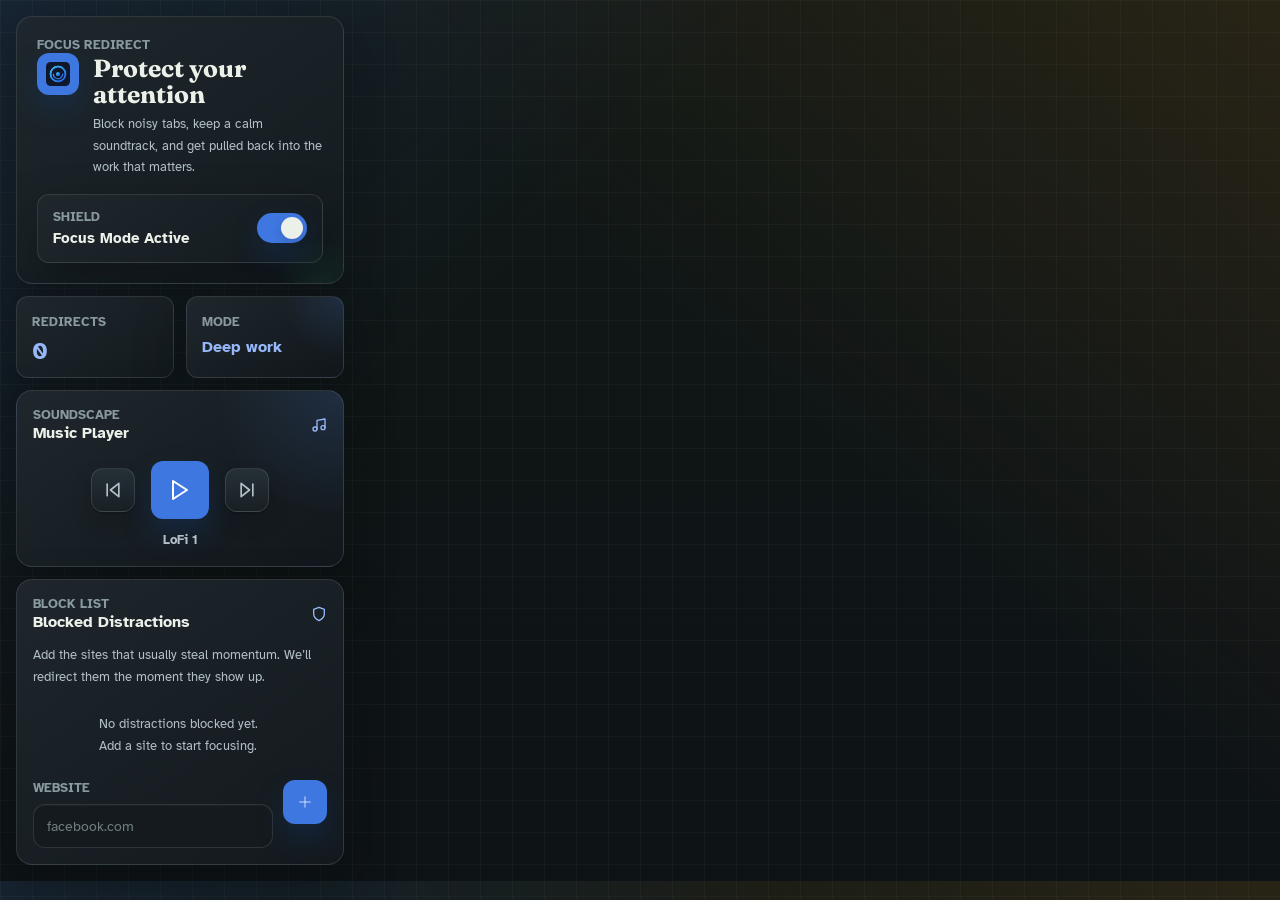
==== commit b796806e: "Redesign focus workspace and add design alternatives" ====
--- a/focus-redirect/popup/popup.html
+++ b/focus-redirect/popup/popup.html
@@ -1,5 +1,5 @@
 <!DOCTYPE html>
-<html lang="en">
+<html lang="en" data-theme="dark">
 
 <head>
   <meta charset="UTF-8">
@@ -8,38 +8,64 @@
   <link rel="preconnect" href="https://fonts.googleapis.com">
   <link rel="preconnect" href="https://fonts.gstatic.com" crossorigin>
   <link
-    href="https://fonts.googleapis.com/css2?family=Plus+Jakarta+Sans:wght@300;400;500;600;700&family=Playfair+Display:ital,wght@0,600;1,600&display=swap"
+    href="https://fonts.googleapis.com/css2?family=Atkinson+Hyperlegible:wght@400;700&amp;family=Fraunces:opsz,wght@9..144,400;9..144,500;9..144,600&amp;display=swap"
     rel="stylesheet">
   <link rel="stylesheet" href="popup.css">
 </head>
 
 <body>
-  <div class="container">
-    <div class="header">
-      <img src="../icons/icon.svg" class="focus-icon" alt="Focus Icon">
-      <h1>Focus Mode</h1>
-    </div>
+  <a class="skip-link" href="#popup-main">Skip to controls</a>
+  <main class="container" id="popup-main">
+    <section class="hero-panel">
+      <div class="hero-copy">
+        <div class="hero-kicker">Focus Redirect</div>
+        <div class="header">
+          <img src="../icons/icon.svg" class="focus-icon" alt="Focus Icon">
+          <div>
+            <h1>Protect your attention</h1>
+            <p class="hero-text">Block noisy tabs, keep a calm soundtrack, and get pulled back into the work that matters.</p>
+          </div>
+        </div>
+      </div>
 
-    <div class="card toggle-section">
-      <div class="toggle-row">
-        <span id="statusText">Focus Mode Active</span>
+      <div class="toggle-shell">
+        <div>
+          <div class="toggle-label">Shield</div>
+          <span id="statusText" aria-live="polite">Focus Mode Active</span>
+        </div>
         <label class="switch">
           <input type="checkbox" id="enableToggle">
           <span class="slider"></span>
         </label>
       </div>
-    </div>
+    </section>
+
+    <section class="metrics-row">
+      <div class="metric-card">
+        <span class="metric-label">Redirects</span>
+        <span id="redirectCount" class="metric-value">0</span>
+      </div>
+      <div class="metric-card metric-card-soft">
+        <span class="metric-label">Mode</span>
+        <span class="metric-value metric-value-small">Deep work</span>
+      </div>
+    </section>
 
     <div class="card music-section">
-      <h2>
+      <div class="section-heading">
+        <div>
+          <div class="eyebrow">Soundscape</div>
+          <h2>
+            Music Player
+          </h2>
+        </div>
         <svg xmlns="http://www.w3.org/2000/svg" width="16" height="16" viewBox="0 0 24 24" fill="none"
           stroke="currentColor" stroke-width="2" stroke-linecap="round" stroke-linejoin="round">
           <path d="M9 18V5l12-2v13"></path>
           <circle cx="6" cy="18" r="3"></circle>
           <circle cx="18" cy="16" r="3"></circle>
         </svg>
-        Music Player
-      </h2>
+      </div>
       <div class="music-controls">
         <button id="prevTrack" class="icon-btn" title="Previous Track">
           <svg xmlns="http://www.w3.org/2000/svg" width="20" height="20" viewBox="0 0 24 24" fill="none"
@@ -72,19 +98,26 @@
     </div>
 
     <div class="card">
-      <h2>
+      <div class="section-heading">
+        <div>
+          <div class="eyebrow">Block List</div>
+          <h2>Blocked Distractions</h2>
+        </div>
         <svg xmlns="http://www.w3.org/2000/svg" width="16" height="16" viewBox="0 0 24 24" fill="none"
           stroke="currentColor" stroke-width="2" stroke-linecap="round" stroke-linejoin="round">
           <path d="M12 22s8-4 8-10V5l-8-3-8 3v7c0 6 8 10 8 10z"></path>
         </svg>
-        Blocked Distractions
-      </h2>
-      <div id="sitesList" class="sites-list">
+      </div>
+      <p class="section-copy">Add the sites that usually steal momentum. We’ll redirect them the moment they show up.</p>
+      <div id="sitesList" class="sites-list" aria-live="polite">
         <!-- Sites will be populated here -->
       </div>
 
       <div class="add-site-container">
-        <input type="text" id="newSite" placeholder="Add website (e.g. facebook.com)">
+        <label class="site-field" for="newSite">
+          <span>Website</span>
+          <input type="text" id="newSite" placeholder="facebook.com">
+        </label>
         <button id="addSite" class="btn-add">
           <svg xmlns="http://www.w3.org/2000/svg" viewBox="0 0 24 24" fill="none" stroke="currentColor"
             stroke-linecap="round" stroke-linejoin="round">
@@ -94,14 +127,9 @@
         </button>
       </div>
     </div>
-
-    <div class="footer">
-      <span class="stat-label">Distractions Redirected</span>
-      <span id="redirectCount" class="stat-value">0</span>
-    </div>
-  </div>
+  </main>
 
   <script src="popup.js"></script>
 </body>
 
-</html>+</html>
--- a/focus-redirect/popup/popup.css
+++ b/focus-redirect/popup/popup.css
@@ -1,217 +1,315 @@
-/* popup.css */
 :root {
-  --color-bg: #f8fafc;
-  --color-text: #0f172a;
-  --color-text-muted: #64748b;
-  --color-primary: #3b82f6;
-  --color-primary-hover: #2563eb;
-  --color-danger: #ef4444;
-  --color-card: #ffffff;
-  --shadow-sm: 0 1px 3px rgba(0, 0, 0, 0.1);
-  --shadow-md: 0 4px 6px -1px rgba(0, 0, 0, 0.1);
-  --radius: 12px;
+  --bg: #f3eadc;
+  --bg-strong: #e3d3b8;
+  --surface: rgba(255, 251, 244, 0.8);
+  --surface-strong: rgba(255, 248, 239, 0.96);
+  --surface-muted: rgba(120, 85, 42, 0.08);
+  --line: rgba(89, 59, 24, 0.14);
+  --line-strong: rgba(89, 59, 24, 0.22);
+  --text: #24180f;
+  --text-muted: #6e5c49;
+  --accent: #0f766e;
+  --accent-strong: #115e59;
+  --accent-soft: rgba(15, 118, 110, 0.14);
+  --danger: #c2410c;
+  --shadow-lg: 0 24px 50px rgba(79, 52, 21, 0.14);
+  --shadow-md: 0 12px 24px rgba(79, 52, 21, 0.1);
+  --radius-lg: 24px;
+  --radius-md: 18px;
+  --radius-sm: 12px;
+  --color-text: #24180f;
+  --color-text-muted: #6e5c49;
+}
+
+*,
+*::before,
+*::after {
+  box-sizing: border-box;
 }
 
 body {
-  width: 320px;
-  background-color: var(--color-bg);
-  font-family: 'Plus Jakarta Sans', sans-serif;
-  color: var(--color-text);
+  width: 360px;
   margin: 0;
-  padding: 0;
+  color: var(--text);
+  font-family: 'Atkinson Hyperlegible', system-ui, sans-serif;
+  background:
+    radial-gradient(circle at top left, rgba(15, 118, 110, 0.14), transparent 32%),
+    radial-gradient(circle at bottom right, rgba(194, 65, 12, 0.12), transparent 32%),
+    linear-gradient(180deg, #f9f3ea 0%, #efe3d2 100%);
 }
 
 .container {
-  padding: 20px;
+  padding: 18px;
   display: flex;
   flex-direction: column;
-  gap: 16px;
+  gap: 14px;
+}
+
+.hero-panel,
+.card,
+.metric-card {
+  position: relative;
+  overflow: hidden;
+  border: 1px solid var(--line);
+  background: var(--surface);
+  backdrop-filter: blur(16px);
+  -webkit-backdrop-filter: blur(16px);
+  box-shadow: var(--shadow-md);
+}
+
+.hero-panel {
+  padding: 18px;
+  border-radius: 28px;
+  background:
+    linear-gradient(145deg, rgba(255, 250, 244, 0.95), rgba(248, 239, 227, 0.82)),
+    var(--surface);
+  box-shadow: var(--shadow-lg);
+}
+
+.hero-panel::after {
+  content: "";
+  position: absolute;
+  inset: auto -26px -48px auto;
+  width: 120px;
+  height: 120px;
+  border-radius: 999px;
+  background: radial-gradient(circle, rgba(15, 118, 110, 0.18), transparent 68%);
+  pointer-events: none;
+}
+
+.hero-kicker,
+.eyebrow,
+.toggle-label,
+.metric-label {
+  font-size: 0.68rem;
+  letter-spacing: 0.16em;
+  text-transform: uppercase;
+  color: var(--text-muted);
+  font-weight: 700;
 }
 
 .header {
   display: flex;
-  align-items: center;
-  gap: 12px;
-  margin-bottom: 4px;
+  gap: 14px;
+  align-items: flex-start;
 }
 
 .focus-icon {
-  width: 32px;
-  height: 32px;
+  width: 42px;
+  height: 42px;
+  flex-shrink: 0;
+  padding: 9px;
+  border-radius: 14px;
+  background: linear-gradient(135deg, #0f766e, #14b8a6);
+  box-shadow: 0 14px 22px rgba(15, 118, 110, 0.28);
 }
 
 h1 {
-  font-size: 1.25rem;
-  font-weight: 700;
+  margin: 2px 0 6px;
+  font-family: 'Fraunces', Georgia, serif;
+  font-size: 1.55rem;
+  line-height: 1.05;
+  letter-spacing: -0.03em;
+}
+
+.hero-text,
+.section-copy {
   margin: 0;
-}
-
-h2 {
-  font-size: 0.85rem;
-  font-weight: 600;
-  text-transform: uppercase;
-  color: var(--color-text-muted);
-  margin: 0 0 12px 0;
+  color: var(--text-muted);
+  font-size: 0.84rem;
+  line-height: 1.55;
+}
+
+.toggle-shell {
+  margin-top: 16px;
   display: flex;
   align-items: center;
-  gap: 6px;
+  justify-content: space-between;
+  gap: 12px;
+  padding: 14px 15px;
+  border-radius: 18px;
+  border: 1px solid var(--line);
+  background: rgba(255, 252, 247, 0.78);
+}
+
+#statusText {
+  display: inline-block;
+  margin-top: 3px;
+  font-weight: 600;
+  font-size: 0.96rem;
+}
+
+.metrics-row {
+  display: grid;
+  grid-template-columns: repeat(2, minmax(0, 1fr));
+  gap: 12px;
+}
+
+.metric-card {
+  padding: 14px 15px;
+  border-radius: 20px;
+}
+
+.metric-card-soft {
+  background: linear-gradient(180deg, rgba(255, 248, 239, 0.96), rgba(244, 235, 222, 0.92));
+}
+
+.metric-value {
+  display: block;
+  margin-top: 8px;
+  font-size: 1.5rem;
+  line-height: 1;
+  font-weight: 700;
+  color: var(--accent-strong);
+}
+
+.metric-value-small {
+  font-size: 1rem;
+  color: var(--text);
+}
+
+h2 {
+  margin: 0;
+  font-size: 1rem;
+  font-weight: 700;
+  color: var(--text);
 }
 
 .card {
-  background: var(--color-card);
-  border-radius: var(--radius);
+  border-radius: var(--radius-lg);
   padding: 16px;
-  box-shadow: var(--shadow-sm);
-  border: 1px solid #e2e8f0;
-}
-
-/* Toggle Section */
-.toggle-row {
+}
+
+.section-heading {
   display: flex;
   justify-content: space-between;
   align-items: center;
-}
-
-#statusText {
-  font-weight: 600;
-  font-size: 0.95rem;
-}
-
-/* Toggle Switch */
-.switch {
-  position: relative;
-  display: inline-block;
-  width: 44px;
-  height: 24px;
-}
-
-.switch input {
-  opacity: 0;
-  width: 0;
-  height: 0;
-}
-
-.slider {
-  position: absolute;
-  cursor: pointer;
-  top: 0;
-  left: 0;
-  right: 0;
-  bottom: 0;
-  background-color: #cbd5e1;
-  transition: .3s;
-  border-radius: 24px;
-}
-
-.slider:before {
-  position: absolute;
-  content: "";
-  height: 18px;
-  width: 18px;
-  left: 3px;
-  bottom: 3px;
-  background-color: white;
-  transition: .3s;
-  border-radius: 50%;
-  box-shadow: 0 2px 4px rgba(0, 0, 0, 0.1);
-}
-
-input:checked+.slider {
-  background-color: var(--color-primary);
-}
-
-input:checked+.slider:before {
-  transform: translateX(20px);
-}
-
-/* Music Player Controls */
+  gap: 12px;
+  margin-bottom: 12px;
+}
+
+.section-heading svg {
+  color: var(--text-muted);
+  flex-shrink: 0;
+}
+
+.music-section {
+  background:
+    radial-gradient(circle at top right, rgba(15, 118, 110, 0.12), transparent 28%),
+    linear-gradient(180deg, rgba(255, 252, 247, 0.92), rgba(250, 243, 234, 0.9));
+}
+
 .music-controls {
   display: flex;
   align-items: center;
   justify-content: center;
   gap: 16px;
-  margin-bottom: 8px;
+  margin: 18px 0 10px;
+}
+
+.icon-btn,
+.play-btn,
+.btn-add,
+.remove-site {
+  transition: transform 0.18s ease, background-color 0.18s ease, color 0.18s ease, border-color 0.18s ease;
 }
 
 .icon-btn {
-  background: none;
-  border: none;
-  color: var(--color-text-muted);
-  cursor: pointer;
-  padding: 8px;
-  border-radius: 50%;
-  transition: all 0.2s;
-  display: flex;
+  width: 42px;
+  height: 42px;
+  padding: 0;
+  border: 1px solid var(--line);
+  border-radius: 14px;
+  background: rgba(255, 253, 249, 0.88);
+  color: var(--text-muted);
+  display: inline-flex;
   align-items: center;
   justify-content: center;
 }
 
+.icon-btn:hover,
+.remove-site:hover {
+  transform: translateY(-1px);
+}
+
 .icon-btn:hover {
-  background: #f1f5f9;
-  color: var(--color-primary);
+  color: var(--accent-strong);
+  border-color: rgba(15, 118, 110, 0.28);
+  background: rgba(15, 118, 110, 0.08);
 }
 
 .play-btn {
-  width: 48px;
-  height: 48px;
-  border-radius: 50%;
-  background: var(--color-primary);
-  color: white;
+  width: 58px;
+  height: 58px;
+  border-radius: 18px;
   border: none;
-  cursor: pointer;
-  display: flex;
+  background: linear-gradient(135deg, #0f766e, #14b8a6);
+  color: #fff;
+  display: inline-flex;
   align-items: center;
   justify-content: center;
-  box-shadow: 0 4px 6px -1px rgba(59, 130, 246, 0.3);
-  transition: all 0.2s;
+  box-shadow: 0 18px 28px rgba(15, 118, 110, 0.24);
 }
 
 .play-btn:hover {
-  background: var(--color-primary-hover);
-  transform: scale(1.05);
+  transform: translateY(-2px) scale(1.02);
+  background: linear-gradient(135deg, #115e59, #0f766e);
 }
 
 .track-info {
   text-align: center;
-  font-size: 0.85rem;
-  color: var(--color-text-muted);
-  font-weight: 500;
+  font-size: 0.84rem;
+  font-weight: 600;
+  color: var(--text-muted);
 }
 
 .hidden {
   display: none !important;
 }
 
-/* Sites List */
 .sites-list {
   display: flex;
   flex-direction: column;
   gap: 8px;
-  max-height: 150px;
+  max-height: 170px;
   overflow-y: auto;
-  margin-bottom: 12px;
+  margin: 14px 0 12px;
+  padding-right: 4px;
+}
+
+.sites-list::-webkit-scrollbar {
+  width: 6px;
+}
+
+.sites-list::-webkit-scrollbar-thumb {
+  background: rgba(89, 59, 24, 0.18);
+  border-radius: 999px;
 }
 
 .site-item {
   display: flex;
   justify-content: space-between;
   align-items: center;
-  padding: 8px 12px;
-  background: #f8fafc;
-  border-radius: 8px;
+  gap: 10px;
+  padding: 11px 12px;
+  border-radius: 14px;
+  border: 1px solid rgba(89, 59, 24, 0.09);
+  background: rgba(255, 252, 247, 0.86);
   font-size: 0.9rem;
+  font-weight: 500;
 }
 
 .remove-site {
-  background: none;
+  width: 28px;
+  height: 28px;
+  padding: 0;
   border: none;
-  color: #94a3b8;
-  cursor: pointer;
-  padding: 4px;
-  display: flex;
+  border-radius: 9px;
+  background: transparent;
+  color: #a08c74;
+  display: inline-flex;
   align-items: center;
   justify-content: center;
-  transition: color 0.2s;
 }
 
 .remove-site svg {
@@ -220,50 +318,58 @@
 }
 
 .remove-site:hover {
-  color: var(--color-danger);
+  background: rgba(194, 65, 12, 0.09);
+  color: var(--danger);
 }
 
 .empty-list {
+  margin: 12px 0;
   text-align: center;
-  font-size: 0.85rem;
-  color: #94a3b8;
-  margin: 12px 0;
-  line-height: 1.5;
-}
-
-/* Add Site Input */
+  font-size: 0.84rem;
+  line-height: 1.6;
+  color: var(--text-muted);
+}
+
 .add-site-container {
   display: flex;
-  gap: 8px;
+  gap: 10px;
 }
 
 #newSite {
   flex: 1;
-  padding: 8px 12px;
-  border: 1px solid #e2e8f0;
-  border-radius: 8px;
+  min-width: 0;
+  padding: 12px 13px;
+  border: 1px solid var(--line);
+  border-radius: 14px;
+  background: rgba(255, 252, 247, 0.92);
+  color: var(--text);
   font-family: inherit;
   font-size: 0.9rem;
   outline: none;
-  transition: border-color 0.2s;
+  transition: border-color 0.18s ease, box-shadow 0.18s ease, background-color 0.18s ease;
+}
+
+#newSite::placeholder {
+  color: #9c866e;
 }
 
 #newSite:focus {
-  border-color: var(--color-primary);
+  border-color: rgba(15, 118, 110, 0.34);
+  box-shadow: 0 0 0 4px rgba(15, 118, 110, 0.1);
+  background: rgba(255, 255, 255, 0.97);
 }
 
 .btn-add {
-  background: var(--color-primary);
-  color: white;
+  width: 44px;
+  height: 44px;
+  padding: 0;
   border: none;
-  border-radius: 8px;
-  width: 36px;
-  height: 36px;
-  display: flex;
+  border-radius: 14px;
+  background: #24180f;
+  color: #fff;
+  display: inline-flex;
   align-items: center;
   justify-content: center;
-  cursor: pointer;
-  transition: background 0.2s;
 }
 
 .btn-add svg {
@@ -272,27 +378,452 @@
 }
 
 .btn-add:hover {
-  background: var(--color-primary-hover);
-}
-
-/* Footer */
-.footer {
-  display: flex;
-  justify-content: space-between;
-  align-items: center;
-  padding: 0 4px;
-}
-
-.stat-label {
-  font-size: 0.8rem;
+  transform: translateY(-1px);
+  background: var(--accent-strong);
+}
+
+.switch {
+  position: relative;
+  display: inline-block;
+  width: 50px;
+  height: 30px;
+}
+
+.switch input {
+  opacity: 0;
+  width: 0;
+  height: 0;
+}
+
+.slider {
+  position: absolute;
+  inset: 0;
+  cursor: pointer;
+  border-radius: 999px;
+  background: rgba(137, 110, 78, 0.28);
+  transition: background-color 0.2s ease;
+}
+
+.slider::before {
+  content: "";
+  position: absolute;
+  width: 22px;
+  height: 22px;
+  left: 4px;
+  top: 4px;
+  border-radius: 50%;
+  background: #fffdf8;
+  box-shadow: 0 4px 10px rgba(36, 24, 15, 0.16);
+  transition: transform 0.2s ease;
+}
+
+input:checked + .slider {
+  background: linear-gradient(135deg, #0f766e, #14b8a6);
+}
+
+input:checked + .slider::before {
+  transform: translateX(20px);
+}
+
+/* Shared motivational command-desk skin */
+:root {
+  --font-body: 'Atkinson Hyperlegible', system-ui, sans-serif;
+  --font-display: 'Fraunces', Georgia, serif;
+  --text-xs: clamp(0.75rem, 1vw, 0.875rem);
+  --text-sm: clamp(0.875rem, 1.2vw, 1rem);
+  --text-base: clamp(1rem, 1.5vw, 1.125rem);
+  --color-page: hsl(112 24% 96%);
+  --color-surface-primary: hsl(0 0% 100%);
+  --color-surface-secondary: hsl(197 42% 93%);
+  --color-surface-inset: hsl(116 18% 92%);
+  --color-text-primary: hsl(214 28% 17%);
+  --color-text-secondary: hsl(213 14% 38%);
+  --color-text-muted: hsl(200 10% 50%);
+  --color-line: hsl(214 18% 22% / 0.13);
+  --color-line-strong: hsl(214 18% 22% / 0.22);
+  --color-accent: hsl(149 52% 30%);
+  --color-accent-strong: hsl(151 59% 23%);
+  --color-accent-soft: hsl(143 36% 88%);
+  --color-warm: hsl(31 86% 53%);
+  --color-danger: hsl(4 70% 48%);
+  --shadow-lg: 0 24px 50px hsl(214 28% 17% / 0.14);
+  --shadow-md: 0 12px 28px hsl(214 28% 17% / 0.09);
+  --shadow-control: 0 2px 0 hsl(214 28% 17% / 0.07), 0 10px 20px hsl(214 28% 17% / 0.08);
+  --radius-lg: 16px;
+  --radius-md: 12px;
+  --radius-sm: 8px;
+  --duration-fast: 150ms;
+  --duration-normal: 250ms;
+  --color-text: hsl(214 28% 17%);
+  --color-text-muted: hsl(200 10% 50%);
+}
+
+body {
+  color: var(--color-text-primary);
+  font-family: var(--font-body);
+  background:
+    linear-gradient(135deg, hsl(143 36% 88% / 0.9), transparent 36%),
+    linear-gradient(220deg, hsl(218 82% 92% / 0.72), transparent 42%),
+    linear-gradient(180deg, var(--color-page), hsl(202 38% 94%));
+}
+
+body::before {
+  content: "";
+  position: fixed;
+  inset: 0;
+  pointer-events: none;
+  background-image:
+    linear-gradient(hsl(214 28% 17% / 0.035) 1px, transparent 1px),
+    linear-gradient(90deg, hsl(214 28% 17% / 0.035) 1px, transparent 1px);
+  background-size: 32px 32px;
+}
+
+.skip-link {
+  position: fixed;
+  top: 8px;
+  left: 8px;
+  z-index: 10;
+  transform: translateY(-64px);
+  padding: 8px 12px;
+  border-radius: var(--radius-sm);
+  background: var(--color-text-primary);
+  color: var(--color-surface-primary);
+  font-size: var(--text-sm);
+  font-weight: 700;
+  transition: transform var(--duration-fast) ease-out;
+}
+
+.skip-link:focus {
+  transform: translateY(0);
+}
+
+.container {
+  position: relative;
+  z-index: 1;
+  padding: 16px;
+  gap: 12px;
+}
+
+.hero-panel,
+.card,
+.metric-card,
+.toggle-shell,
+.site-item {
+  border: 1px solid var(--color-line);
+  background: color-mix(in srgb, var(--color-surface-primary) 92%, transparent);
+  box-shadow: var(--shadow-md);
+  backdrop-filter: blur(16px);
+}
+
+.hero-panel {
+  padding: 20px;
+  border-radius: var(--radius-lg);
+  background:
+    linear-gradient(130deg, hsl(0 0% 100% / 0.96), hsl(143 36% 91% / 0.82)),
+    var(--color-surface-primary);
+  box-shadow: var(--shadow-lg);
+}
+
+.hero-panel::after {
+  width: 96px;
+  height: 96px;
+  background: radial-gradient(circle, hsl(149 52% 30% / 0.16), transparent 68%);
+}
+
+.hero-kicker,
+.eyebrow,
+.toggle-label,
+.metric-label,
+.site-field span {
   color: var(--color-text-muted);
-}
-
-.stat-value {
-  font-size: 0.9rem;
+  font-size: var(--text-xs);
   font-weight: 700;
-  color: var(--color-text);
-  background: #e2e8f0;
-  padding: 2px 8px;
-  border-radius: 12px;
-}+  letter-spacing: 0;
+  text-transform: uppercase;
+}
+
+.focus-icon {
+  border-radius: var(--radius-md);
+  background: linear-gradient(180deg, hsl(149 58% 48%), hsl(151 59% 31%));
+  box-shadow: 0 12px 24px hsl(149 48% 28% / 0.2);
+}
+
+h1 {
+  color: var(--color-text-primary);
+  font-family: var(--font-display);
+  font-size: 1.55rem;
+  letter-spacing: 0;
+}
+
+h2,
+#statusText,
+.metric-value-small {
+  color: var(--color-text-primary);
+}
+
+.hero-text,
+.section-copy,
+.track-info,
+.empty-list {
+  color: var(--color-text-secondary);
+  line-height: 1.6;
+}
+
+.toggle-shell {
+  border-radius: var(--radius-md);
+  background: var(--color-surface-primary);
+}
+
+.metric-card {
+  border-radius: var(--radius-md);
+  background: var(--color-surface-primary);
+}
+
+.metric-card-soft,
+.music-section {
+  background:
+    linear-gradient(145deg, hsl(0 0% 100% / 0.92), hsl(197 42% 93% / 0.78)),
+    var(--color-surface-primary);
+}
+
+.metric-value {
+  color: var(--color-accent-strong);
+}
+
+.card {
+  border-radius: var(--radius-lg);
+  background: var(--color-surface-primary);
+}
+
+.section-heading svg {
+  color: var(--color-accent-strong);
+}
+
+.icon-btn,
+.remove-site,
+.btn-add,
+.play-btn {
+  min-width: 44px;
+  min-height: 44px;
+  border-radius: var(--radius-md);
+  transition:
+    transform var(--duration-fast) ease-out,
+    border-color var(--duration-fast) ease-out,
+    background var(--duration-fast) ease-out,
+    color var(--duration-fast) ease-out,
+    box-shadow var(--duration-fast) ease-out;
+}
+
+.icon-btn,
+.remove-site {
+  border: 1px solid var(--color-line);
+  background: linear-gradient(180deg, hsl(0 0% 100%), hsl(116 18% 94%));
+  color: var(--color-text-secondary);
+  box-shadow: var(--shadow-control);
+}
+
+.icon-btn:hover,
+.remove-site:hover {
+  color: var(--color-accent-strong);
+  border-color: var(--color-line-strong);
+  background: var(--color-accent-soft);
+}
+
+.play-btn,
+.btn-add {
+  color: hsl(0 0% 100%);
+  background: linear-gradient(180deg, hsl(149 58% 44%), hsl(151 59% 27%));
+  box-shadow: 0 2px 0 hsl(151 59% 18% / 0.2), 0 14px 28px hsl(149 48% 28% / 0.2);
+}
+
+.play-btn:hover,
+.btn-add:hover {
+  transform: translateY(-1px);
+  background: linear-gradient(180deg, hsl(149 58% 49%), hsl(151 59% 23%));
+}
+
+.site-item {
+  border-radius: var(--radius-md);
+  color: var(--color-text-primary);
+}
+
+.site-field {
+  display: grid;
+  flex: 1;
+  min-width: 0;
+  gap: 8px;
+}
+
+#newSite {
+  width: 100%;
+  min-height: 44px;
+  border-color: var(--color-line);
+  border-radius: var(--radius-md);
+  background: var(--color-surface-primary);
+  color: var(--color-text-primary);
+}
+
+#newSite::placeholder {
+  color: hsl(200 10% 50% / 0.72);
+}
+
+#newSite:focus {
+  border-color: hsl(149 52% 30% / 0.42);
+  box-shadow: 0 0 0 4px hsl(143 48% 56% / 0.18);
+  background: var(--color-surface-primary);
+}
+
+.slider {
+  background: hsl(214 18% 22% / 0.18);
+}
+
+.slider::before {
+  background: hsl(0 0% 100%);
+}
+
+input:checked + .slider {
+  background: linear-gradient(180deg, hsl(149 58% 44%), hsl(151 59% 27%));
+}
+
+button:focus-visible,
+input:focus-visible,
+a:focus-visible {
+  outline: 3px solid hsl(35 88% 55% / 0.72);
+  outline-offset: 3px;
+}
+
+.hero-panel,
+.metric-card,
+.card {
+  animation: rise-in var(--duration-normal) cubic-bezier(0.16, 1, 0.3, 1) both;
+}
+
+.metric-card:nth-child(2),
+.card:nth-of-type(2) {
+  animation-delay: 80ms;
+}
+
+@keyframes rise-in {
+  from {
+    opacity: 0;
+    transform: translateY(12px);
+  }
+  to {
+    opacity: 1;
+    transform: translateY(0);
+  }
+}
+
+@media (prefers-reduced-motion: reduce) {
+  *,
+  *::before,
+  *::after {
+    animation-duration: 1ms !important;
+    animation-iteration-count: 1 !important;
+    transition-duration: 1ms !important;
+  }
+}
+
+/* Dark-first popup */
+[data-theme="dark"] {
+  --color-page: hsl(158 18% 8%);
+  --color-surface-primary: hsl(205 18% 13%);
+  --color-surface-secondary: hsl(202 20% 17%);
+  --color-surface-inset: hsl(205 18% 10%);
+  --color-text-primary: hsl(110 22% 93%);
+  --color-text-secondary: hsl(202 15% 74%);
+  --color-text-muted: hsl(194 10% 58%);
+  --color-line: hsl(110 22% 93% / 0.12);
+  --color-line-strong: hsl(110 22% 93% / 0.22);
+  --color-accent: hsl(219 72% 60%);
+  --color-accent-strong: hsl(219 88% 78%);
+  --color-accent-soft: hsl(219 34% 22%);
+  --color-text: hsl(110 22% 93%);
+}
+
+[data-theme="dark"] body {
+  color: var(--color-text-primary);
+  background:
+    linear-gradient(135deg, hsl(219 48% 26% / 0.38), transparent 36%),
+    linear-gradient(220deg, hsl(31 72% 34% / 0.18), transparent 42%),
+    linear-gradient(180deg, hsl(158 18% 8%), hsl(205 24% 7%));
+}
+
+[data-theme="dark"] body::before {
+  background-image:
+    linear-gradient(hsl(110 22% 93% / 0.035) 1px, transparent 1px),
+    linear-gradient(90deg, hsl(110 22% 93% / 0.035) 1px, transparent 1px);
+}
+
+[data-theme="dark"] .hero-panel,
+[data-theme="dark"] .card,
+[data-theme="dark"] .metric-card,
+[data-theme="dark"] .toggle-shell,
+[data-theme="dark"] .site-item {
+  border-color: var(--color-line);
+  background:
+    linear-gradient(145deg, hsl(205 18% 15% / 0.96), hsl(205 22% 10% / 0.96));
+  box-shadow: 0 24px 50px hsl(205 28% 4% / 0.42);
+}
+
+[data-theme="dark"] .metric-card-soft,
+[data-theme="dark"] .music-section {
+  background:
+    radial-gradient(circle at top right, hsl(219 72% 60% / 0.16), transparent 34%),
+    linear-gradient(145deg, hsl(205 18% 15% / 0.98), hsl(205 24% 9% / 0.98));
+}
+
+[data-theme="dark"] .hero-text,
+[data-theme="dark"] .section-copy,
+[data-theme="dark"] .track-info,
+[data-theme="dark"] .empty-list {
+  color: var(--color-text-secondary);
+}
+
+[data-theme="dark"] .icon-btn,
+[data-theme="dark"] .remove-site {
+  color: var(--color-text-secondary);
+  border-color: var(--color-line);
+  background: linear-gradient(180deg, hsl(202 20% 18%), hsl(205 18% 12%));
+  box-shadow: 0 2px 0 hsl(205 28% 4% / 0.22), 0 10px 20px hsl(205 28% 4% / 0.2);
+}
+
+[data-theme="dark"] .icon-btn:hover,
+[data-theme="dark"] .remove-site:hover {
+  color: var(--color-accent-strong);
+  border-color: hsl(219 88% 78% / 0.28);
+  background: hsl(219 34% 22% / 0.82);
+}
+
+[data-theme="dark"] .focus-icon,
+[data-theme="dark"] .play-btn,
+[data-theme="dark"] .btn-add,
+[data-theme="dark"] input:checked + .slider {
+  color: hsl(0 0% 100%);
+  background: hsl(219 72% 56%);
+  box-shadow: 0 14px 28px hsl(219 72% 32% / 0.28);
+}
+
+[data-theme="dark"] .play-btn:hover,
+[data-theme="dark"] .btn-add:hover {
+  background: hsl(219 72% 62%);
+}
+
+[data-theme="dark"] #newSite {
+  color: var(--color-text-primary);
+  border-color: var(--color-line);
+  background: hsl(205 18% 10%);
+  box-shadow: inset 0 1px 0 hsl(110 22% 93% / 0.04);
+}
+
+[data-theme="dark"] #newSite::placeholder {
+  color: hsl(194 10% 58% / 0.78);
+}
+
+[data-theme="dark"] .slider {
+  background: hsl(110 22% 93% / 0.16);
+}
+
+[data-theme="dark"] .slider::before {
+  background: hsl(110 22% 93%);
+}
